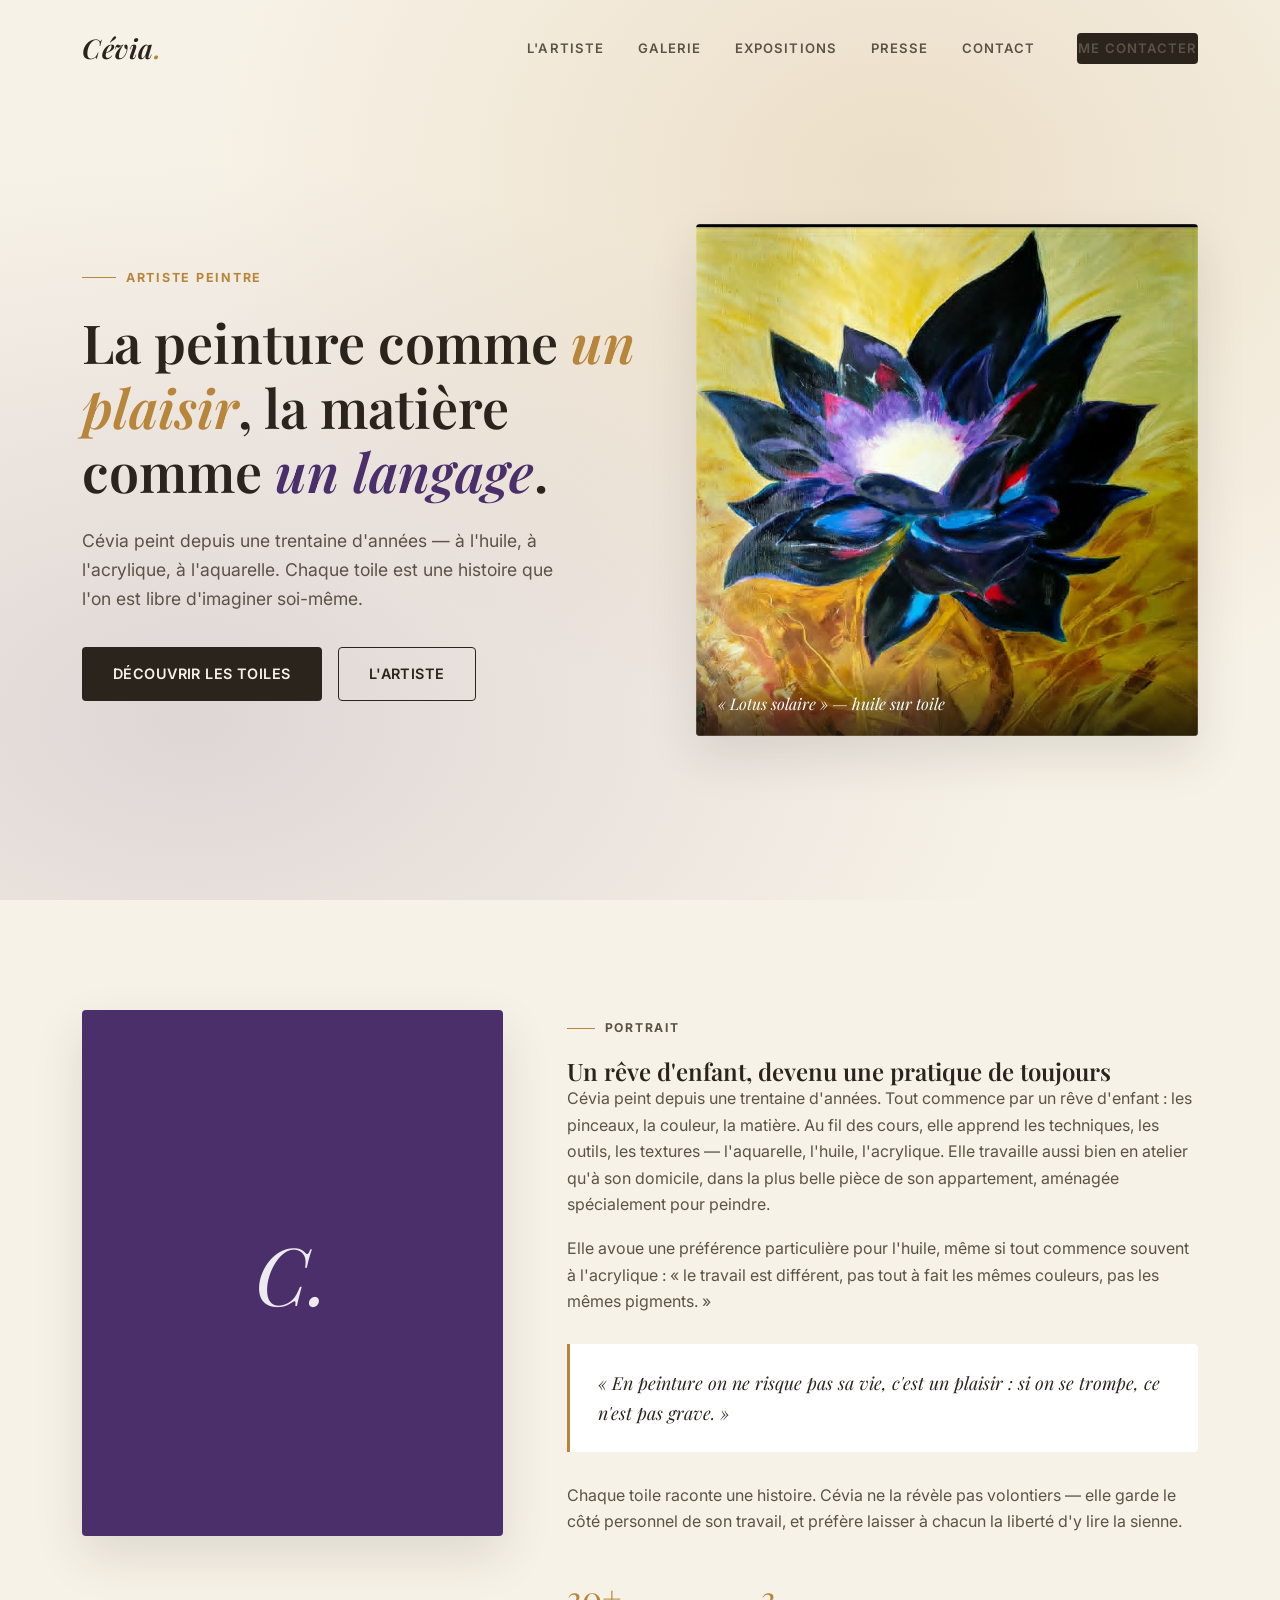
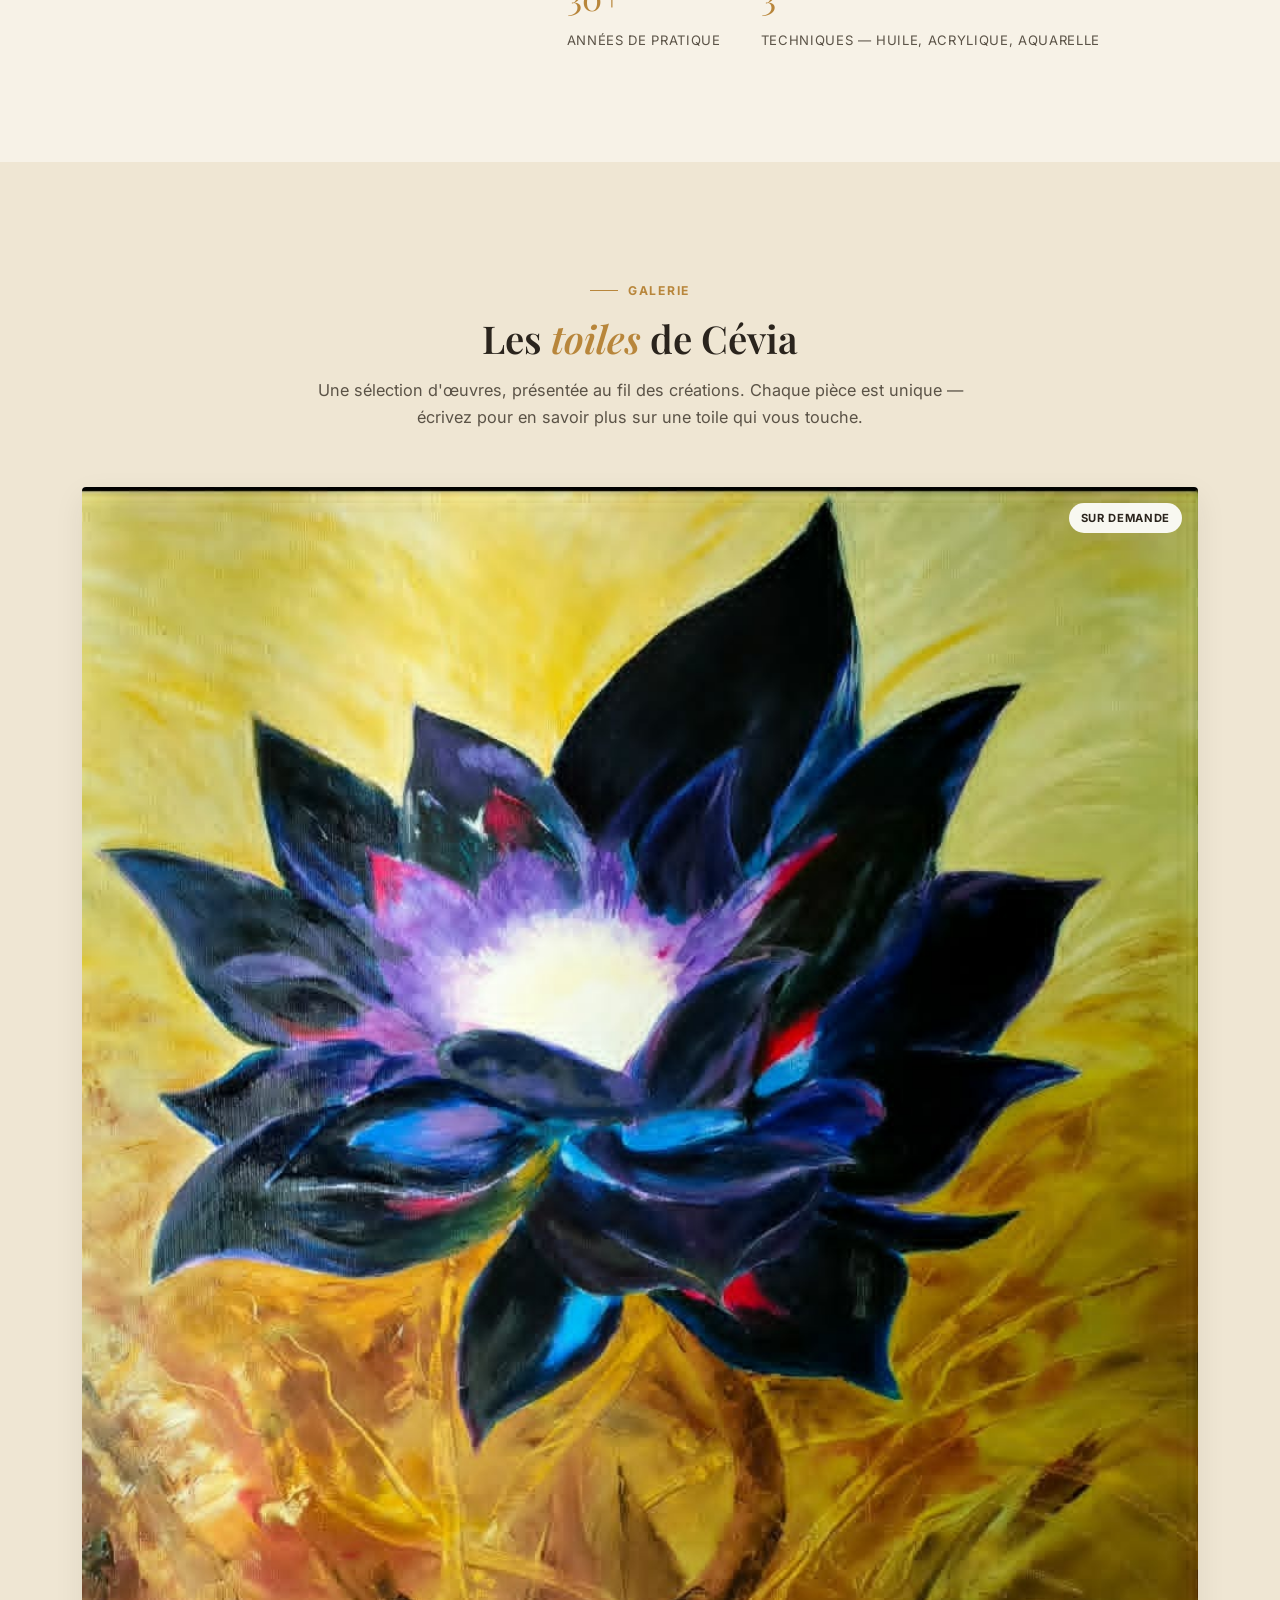
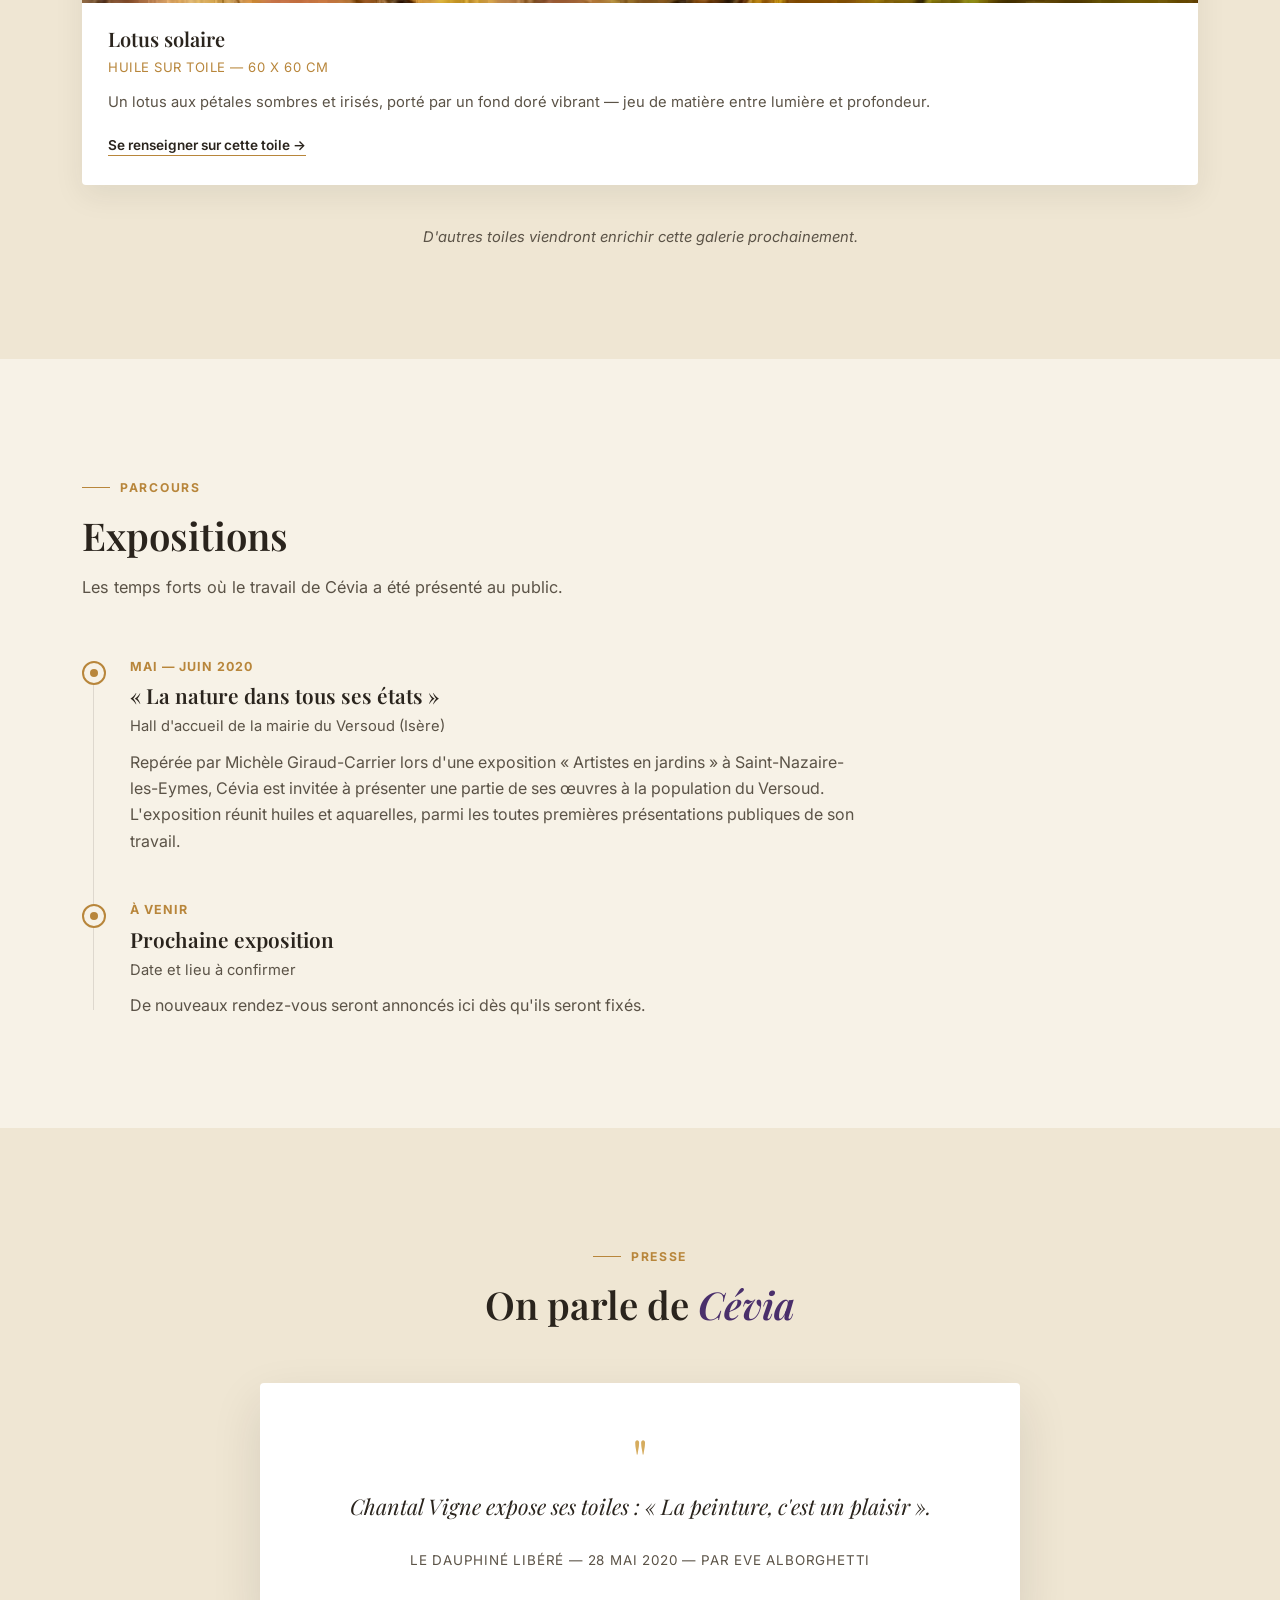
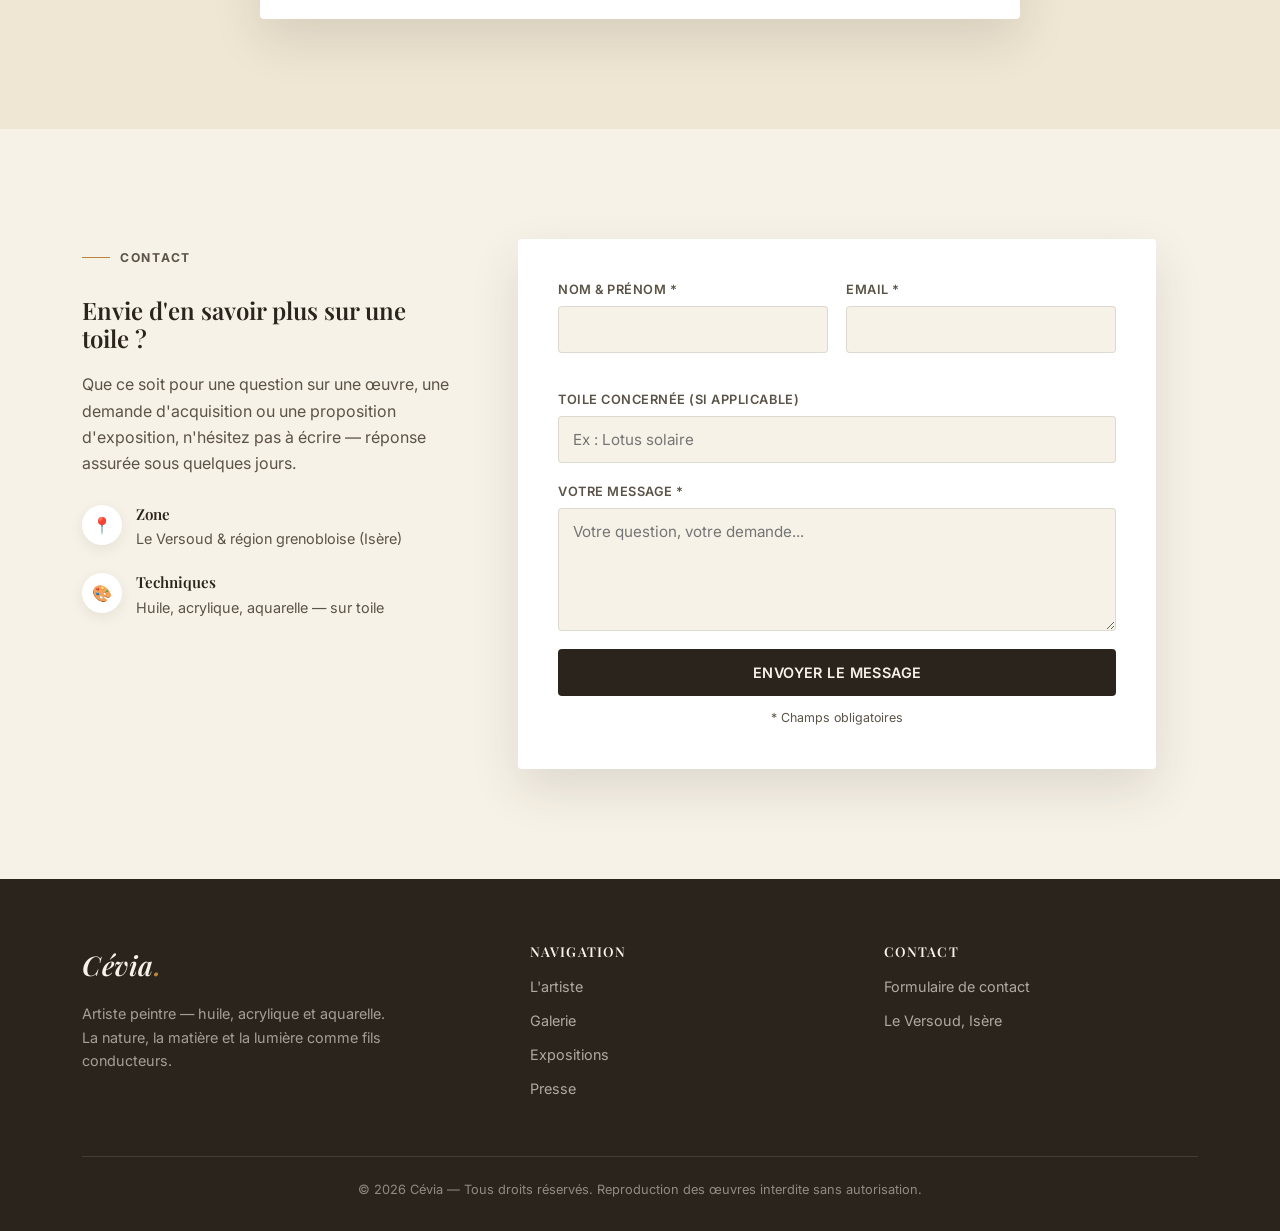
==== index.html @ 8a6cc010 "Premier jet du site Cevia : hero, bio, galerie, expositions, presse, contact" ====
<!DOCTYPE html>
<html lang="fr">
<head>
<meta charset="UTF-8">
<meta name="viewport" content="width=device-width, initial-scale=1.0">
<title>Cévia — Peintre | Toiles, expositions & univers artistique</title>
<meta name="description" content="Cévia, artiste peintre — huile, acrylique et aquarelle. Découvrez ses toiles, ses expositions et son univers, entre matière, lumière et émotion.">
<link rel="canonical" href="https://cevia.netlify.app/">
<meta name="robots" content="index, follow">

<meta property="og:type" content="website">
<meta property="og:site_name" content="Cévia">
<meta property="og:title" content="Cévia — Peintre | Toiles, expositions & univers artistique">
<meta property="og:description" content="Découvrez les toiles, les expositions et l'univers de Cévia, artiste peintre — huile, acrylique et aquarelle.">
<meta property="og:url" content="https://cevia.netlify.app/">
<meta property="og:image" content="https://cevia.netlify.app/img/toile-lotus.jpg">
<meta property="og:locale" content="fr_FR">
<meta name="twitter:card" content="summary_large_image">
<meta name="twitter:title" content="Cévia — Peintre | Toiles, expositions & univers artistique">
<meta name="twitter:image" content="https://cevia.netlify.app/img/toile-lotus.jpg">

<link rel="preconnect" href="https://fonts.googleapis.com">
<link rel="preconnect" href="https://fonts.gstatic.com" crossorigin>
<link href="https://fonts.googleapis.com/css2?family=Playfair+Display:ital,wght@0,500;0,600;0,700;1,500;1,600&family=Inter:wght@400;500;600;700&display=swap" rel="stylesheet">
<link rel="stylesheet" href="css/style.css">
</head>
<body>

<!-- ============ HEADER ============ -->
<header class="site-header" id="siteHeader">
  <div class="container header-inner">
    <a href="#top" class="brand">Cévia<span>.</span></a>
    <nav class="main-nav" id="mainNav">
      <a href="#artiste">L'artiste</a>
      <a href="#galerie">Galerie</a>
      <a href="#expositions">Expositions</a>
      <a href="#presse">Presse</a>
      <a href="#contact">Contact</a>
      <a href="#contact" class="btn btn-primary nav-cta">Me contacter</a>
    </nav>
    <button class="burger" id="burgerBtn" aria-label="Menu">
      <span></span><span></span><span></span>
    </button>
  </div>
</header>

<!-- ============ HERO ============ -->
<section class="hero" id="top">
  <div class="hero-bg"></div>
  <div class="container hero-inner">
    <div class="hero-text">
      <p class="hero-eyebrow"><span class="line"></span>Artiste peintre</p>
      <h1>La peinture comme <span class="accent-gold">un plaisir</span>, la matière comme <span class="accent-plum">un langage</span>.</h1>
      <p class="lead">Cévia peint depuis une trentaine d'années — à l'huile, à l'acrylique, à l'aquarelle. Chaque toile est une histoire que l'on est libre d'imaginer soi-même.</p>
      <div class="hero-actions">
        <a href="#galerie" class="btn btn-primary">Découvrir les toiles</a>
        <a href="#artiste" class="btn btn-outline">L'artiste</a>
      </div>
    </div>
    <div class="hero-media">
      <img src="img/toile-lotus.jpg" alt="Toile de Cévia — lotus aux tons pourpres sur fond doré">
      <div class="hero-media-caption">« Lotus solaire » — huile sur toile</div>
    </div>
  </div>
</section>

<!-- ============ L'ARTISTE ============ -->
<section class="section" id="artiste">
  <div class="container">
    <div class="artiste-wrap">
      <div class="artiste-portrait reveal">
        <span class="initials">C.</span>
      </div>
      <div class="artiste-text reveal">
        <p class="kicker"><span class="line"></span>Portrait</p>
        <h2>Un rêve d'enfant, devenu une pratique de toujours</h2>
        <p>Cévia peint depuis une trentaine d'années. Tout commence par un rêve d'enfant : les pinceaux, la couleur, la matière. Au fil des cours, elle apprend les techniques, les outils, les textures — l'aquarelle, l'huile, l'acrylique. Elle travaille aussi bien en atelier qu'à son domicile, dans la plus belle pièce de son appartement, aménagée spécialement pour peindre.</p>
        <p>Elle avoue une préférence particulière pour l'huile, même si tout commence souvent à l'acrylique : « le travail est différent, pas tout à fait les mêmes couleurs, pas les mêmes pigments. »</p>
        <div class="artiste-quote">
          « En peinture on ne risque pas sa vie, c'est un plaisir : si on se trompe, ce n'est pas grave. »
        </div>
        <p>Chaque toile raconte une histoire. Cévia ne la révèle pas volontiers — elle garde le côté personnel de son travail, et préfère laisser à chacun la liberté d'y lire la sienne.</p>
        <div class="artiste-facts">
          <div>
            <span class="afact-num">30+</span>
            <span class="afact-label">Années de pratique</span>
          </div>
          <div>
            <span class="afact-num">3</span>
            <span class="afact-label">Techniques — huile, acrylique, aquarelle</span>
          </div>
        </div>
      </div>
    </div>
  </div>
</section>

<!-- ============ GALERIE ============ -->
<section class="section section-alt" id="galerie">
  <div class="container">
    <div class="section-head center reveal">
      <p class="kicker"><span class="line"></span>Galerie</p>
      <h2>Les <span class="accent-gold">toiles</span> de Cévia</h2>
      <p class="section-lead">Une sélection d'œuvres, présentée au fil des créations. Chaque pièce est unique — écrivez pour en savoir plus sur une toile qui vous touche.</p>
    </div>
    <div class="gallery-grid reveal" id="galleryGrid"></div>
    <p class="gallery-note">D'autres toiles viendront enrichir cette galerie prochainement.</p>
  </div>
</section>

<!-- ============ EXPOSITIONS ============ -->
<section class="section" id="expositions">
  <div class="container">
    <div class="section-head reveal">
      <p class="kicker"><span class="line"></span>Parcours</p>
      <h2>Expositions</h2>
      <p class="section-lead">Les temps forts où le travail de Cévia a été présenté au public.</p>
    </div>
    <div class="timeline reveal">
      <div class="timeline-item">
        <span class="timeline-dot"></span>
        <span class="timeline-date">Mai — Juin 2020</span>
        <h3>« La nature dans tous ses états »</h3>
        <p class="timeline-place">Hall d'accueil de la mairie du Versoud (Isère)</p>
        <p class="desc">Repérée par Michèle Giraud-Carrier lors d'une exposition « Artistes en jardins » à Saint-Nazaire-les-Eymes, Cévia est invitée à présenter une partie de ses œuvres à la population du Versoud. L'exposition réunit huiles et aquarelles, parmi les toutes premières présentations publiques de son travail.</p>
      </div>
      <div class="timeline-item">
        <span class="timeline-dot"></span>
        <span class="timeline-date">À venir</span>
        <h3>Prochaine exposition</h3>
        <p class="timeline-place">Date et lieu à confirmer</p>
        <p class="desc">De nouveaux rendez-vous seront annoncés ici dès qu'ils seront fixés.</p>
      </div>
    </div>
  </div>
</section>

<!-- ============ PRESSE ============ -->
<section class="section section-alt" id="presse">
  <div class="container">
    <div class="section-head center reveal">
      <p class="kicker"><span class="line"></span>Presse</p>
      <h2>On parle de <span class="accent-plum">Cévia</span></h2>
    </div>
    <div class="press-card reveal">
      <div class="press-mark">"</div>
      <p class="press-quote">Chantal Vigne expose ses toiles : « La peinture, c'est un plaisir ».</p>
      <p class="press-source">Le Dauphiné Libéré — 28 mai 2020 — par Eve Alborghetti</p>
    </div>
  </div>
</section>

<!-- ============ CONTACT ============ -->
<section class="section" id="contact">
  <div class="container">
    <div class="contact-wrap">
      <div class="contact-info reveal">
        <p class="kicker"><span class="line"></span>Contact</p>
        <h2>Envie d'en savoir plus sur une toile ?</h2>
        <p>Que ce soit pour une question sur une œuvre, une demande d'acquisition ou une proposition d'exposition, n'hésitez pas à écrire — réponse assurée sous quelques jours.</p>
        <div class="contact-detail">
          <div class="cd-icon">📍</div>
          <div>
            <h4>Zone</h4>
            <span>Le Versoud &amp; région grenobloise (Isère)</span>
          </div>
        </div>
        <div class="contact-detail">
          <div class="cd-icon">🎨</div>
          <div>
            <h4>Techniques</h4>
            <span>Huile, acrylique, aquarelle — sur toile</span>
          </div>
        </div>
      </div>

      <form name="contact" method="POST" data-netlify="true" netlify-honeypot="bot-field" action="/success.html" class="contact-form reveal" id="contactForm">
        <input type="hidden" name="form-name" value="contact">
        <p class="hidden-field"><label>Ne pas remplir : <input name="bot-field"></label></p>

        <div class="form-row">
          <div class="form-group">
            <label for="name">Nom &amp; prénom *</label>
            <input type="text" id="name" name="name" required>
          </div>
          <div class="form-group">
            <label for="email">Email *</label>
            <input type="email" id="email" name="email" required>
          </div>
        </div>

        <div class="form-group">
          <label for="artwork">Toile concernée (si applicable)</label>
          <input type="text" id="artwork" name="artwork" placeholder="Ex : Lotus solaire">
        </div>

        <div class="form-group">
          <label for="message">Votre message *</label>
          <textarea id="message" name="message" rows="5" required placeholder="Votre question, votre demande..."></textarea>
        </div>

        <button type="submit" class="btn btn-primary btn-block">Envoyer le message</button>
        <p class="form-disclaimer">* Champs obligatoires</p>
      </form>
    </div>
  </div>
</section>

<!-- ============ FOOTER ============ -->
<footer class="site-footer">
  <div class="container">
    <div class="footer-inner">
      <div class="footer-brand">
        <a href="#top" class="brand">Cévia<span>.</span></a>
        <p>Artiste peintre — huile, acrylique et aquarelle. La nature, la matière et la lumière comme fils conducteurs.</p>
      </div>
      <div class="footer-col">
        <h4>Navigation</h4>
        <a href="#artiste">L'artiste</a>
        <a href="#galerie">Galerie</a>
        <a href="#expositions">Expositions</a>
        <a href="#presse">Presse</a>
      </div>
      <div class="footer-col">
        <h4>Contact</h4>
        <a href="#contact">Formulaire de contact</a>
        <span>Le Versoud, Isère</span>
      </div>
    </div>
    <div class="footer-bottom">
      <p>© <span id="year"></span> Cévia — Tous droits réservés. Reproduction des œuvres interdite sans autorisation.</p>
    </div>
  </div>
</footer>

<script src="js/gallery-data.js"></script>
<script src="js/main.js"></script>
</body>
</html>
---- css/style.css ----
/* ============================================================
   CÉVIA — Feuille de style
   ============================================================ */

:root {
  --cream: #f7f2e7;
  --cream-alt: #efe6d3;
  --ink: #2a241d;
  --ink-soft: #5b5347;
  --gold: #b8863b;
  --gold-light: #d6ac5e;
  --plum: #4a2f6b;
  --plum-light: #7a52ad;
  --white: #ffffff;
  --border: rgba(42, 36, 29, 0.12);
  --shadow: 0 20px 50px rgba(42, 36, 29, 0.12);
  --radius: 4px;
  --font-serif: "Playfair Display", "Georgia", serif;
  --font-sans: "Inter", -apple-system, sans-serif;
}

* { box-sizing: border-box; margin: 0; padding: 0; }

html { scroll-behavior: smooth; }

body {
  font-family: var(--font-sans);
  background: var(--cream);
  color: var(--ink);
  line-height: 1.65;
  -webkit-font-smoothing: antialiased;
}

img { max-width: 100%; display: block; }
a { text-decoration: none; color: inherit; }
ul { list-style: none; }

.container { max-width: 1180px; margin: 0 auto; padding: 0 32px; }

h1, h2, h3, h4 {
  font-family: var(--font-serif);
  font-weight: 600;
  line-height: 1.2;
  color: var(--ink);
}

.accent-gold { color: var(--gold); font-style: italic; }
.accent-plum { color: var(--plum); font-style: italic; }

/* ---------- Boutons ---------- */
.btn {
  display: inline-flex; align-items: center; gap: 8px;
  padding: 14px 30px; border-radius: var(--radius);
  font-family: var(--font-sans); font-weight: 600; font-size: .9rem;
  letter-spacing: .03em; text-transform: uppercase;
  border: 1px solid transparent; cursor: pointer;
  transition: all .25s ease;
}
.btn-primary { background: var(--ink); color: var(--cream); }
.btn-primary:hover { background: var(--gold); color: var(--ink); }
.btn-outline { border-color: var(--ink); color: var(--ink); }
.btn-outline:hover { background: var(--ink); color: var(--cream); }
.btn-block { width: 100%; justify-content: center; }

/* ---------- Header ---------- */
.site-header {
  position: fixed; top: 0; left: 0; right: 0; z-index: 200;
  background: transparent;
  transition: background .3s ease, box-shadow .3s ease, padding .3s ease;
  padding: 26px 0;
}
.site-header.scrolled {
  background: rgba(247, 242, 231, 0.94);
  backdrop-filter: blur(8px);
  box-shadow: 0 2px 20px rgba(42,36,29,0.08);
  padding: 14px 0;
}
.header-inner { display: flex; align-items: center; justify-content: space-between; }
.brand {
  font-family: var(--font-serif); font-style: italic; font-weight: 600;
  font-size: 1.7rem; letter-spacing: .02em; color: var(--ink);
}
.brand span { color: var(--gold); }

.main-nav { display: flex; align-items: center; gap: 34px; }
.main-nav a {
  font-size: .82rem; font-weight: 600; text-transform: uppercase;
  letter-spacing: .08em; color: var(--ink-soft);
  position: relative; padding: 4px 0;
  transition: color .2s ease;
}
.main-nav a:hover { color: var(--gold); }
.main-nav a::after {
  content: ""; position: absolute; left: 0; bottom: -2px;
  width: 0; height: 1px; background: var(--gold);
  transition: width .25s ease;
}
.main-nav a:hover::after { width: 100%; }

.nav-cta { margin-left: 8px; padding: 11px 24px; font-size: .78rem; }

.burger {
  display: none; flex-direction: column; justify-content: center; gap: 5px;
  width: 34px; height: 34px; background: none; border: none; cursor: pointer;
}
.burger span { display: block; width: 100%; height: 2px; background: var(--ink); transition: all .25s ease; }
.burger.active span:nth-child(1) { transform: translateY(7px) rotate(45deg); }
.burger.active span:nth-child(2) { opacity: 0; }
.burger.active span:nth-child(3) { transform: translateY(-7px) rotate(-45deg); }

/* ---------- Hero ---------- */
.hero {
  position: relative; min-height: 100vh;
  display: flex; align-items: center;
  padding: 140px 0 80px;
  overflow: hidden;
}
.hero-bg {
  position: absolute; inset: 0;
  background:
    radial-gradient(ellipse at 70% 20%, rgba(184,134,59,0.18), transparent 55%),
    radial-gradient(ellipse at 15% 80%, rgba(74,47,107,0.14), transparent 55%),
    var(--cream);
  z-index: 0;
}
.hero-inner {
  position: relative; z-index: 1;
  display: grid; grid-template-columns: 1.05fr .95fr; gap: 60px;
  align-items: center;
}
.hero-eyebrow {
  display: inline-flex; align-items: center; gap: 10px;
  font-size: .78rem; text-transform: uppercase; letter-spacing: .14em;
  color: var(--gold); font-weight: 700; margin-bottom: 22px;
}
.hero-eyebrow .line { width: 34px; height: 1px; background: var(--gold); }
.hero-text h1 {
  font-size: clamp(2.4rem, 4.2vw, 3.6rem);
  margin-bottom: 22px;
}
.hero-text p.lead {
  font-size: 1.1rem; color: var(--ink-soft); max-width: 480px; margin-bottom: 34px;
}
.hero-actions { display: flex; gap: 16px; flex-wrap: wrap; }

.hero-media {
  position: relative; border-radius: var(--radius); overflow: hidden;
  box-shadow: var(--shadow);
}
.hero-media img { width: 100%; height: 100%; object-fit: cover; aspect-ratio: 1/1.02; }
.hero-media::after {
  content: ""; position: absolute; inset: 0;
  border: 1px solid rgba(255,255,255,0.15);
}
.hero-media-caption {
  position: absolute; left: 0; right: 0; bottom: 0;
  background: linear-gradient(0deg, rgba(20,15,10,0.72), transparent);
  color: #fff; padding: 26px 22px 18px;
  font-family: var(--font-serif); font-style: italic; font-size: 1rem;
}

/* ---------- Section commune ---------- */
.section { padding: 110px 0; }
.section-alt { background: var(--cream-alt); }
.section-head { max-width: 660px; margin-bottom: 56px; }
.section-head.center { margin-left: auto; margin-right: auto; text-align: center; }
.kicker {
  display: inline-flex; align-items: center; gap: 10px;
  font-size: .76rem; text-transform: uppercase; letter-spacing: .14em;
  color: var(--gold); font-weight: 700; margin-bottom: 14px;
}
.kicker .line { width: 28px; height: 1px; background: var(--gold); }
.section-head h2 { font-size: clamp(1.9rem, 3vw, 2.6rem); margin-bottom: 16px; }
.section-lead { color: var(--ink-soft); font-size: 1.02rem; }

/* ---------- Reveal ---------- */
.reveal { opacity: 0; transform: translateY(24px); transition: opacity .7s ease, transform .7s ease; }
.reveal.in-view { opacity: 1; transform: none; }

/* ---------- Artiste (bio) ---------- */
.artiste-wrap {
  display: grid; grid-template-columns: .8fr 1.2fr; gap: 64px; align-items: start;
}
.artiste-portrait {
  position: relative; border-radius: var(--radius); overflow: hidden;
  background: var(--plum); aspect-ratio: 4/5;
  display: flex; align-items: center; justify-content: center;
  box-shadow: var(--shadow);
}
.artiste-portrait .initials {
  font-family: var(--font-serif); font-style: italic; color: rgba(255,255,255,0.9);
  font-size: 5rem;
}
.artiste-text p { margin-bottom: 18px; color: var(--ink-soft); }
.artiste-quote {
  margin: 30px 0; padding: 24px 28px; border-left: 3px solid var(--gold);
  background: var(--white); border-radius: 0 var(--radius) var(--radius) 0;
  font-family: var(--font-serif); font-style: italic; font-size: 1.12rem; color: var(--ink);
}
.artiste-facts { display: flex; gap: 40px; margin-top: 36px; flex-wrap: wrap; }
.afact-num { font-family: var(--font-serif); font-size: 2.1rem; color: var(--gold); display: block; }
.afact-label { font-size: .82rem; color: var(--ink-soft); text-transform: uppercase; letter-spacing: .05em; }

/* ---------- Galerie ---------- */
.gallery-grid {
  display: grid; grid-template-columns: repeat(auto-fit, minmax(300px, 1fr));
  gap: 34px;
}
.artwork-card {
  background: var(--white); border-radius: var(--radius); overflow: hidden;
  box-shadow: 0 10px 30px rgba(42,36,29,0.08);
  transition: transform .3s ease, box-shadow .3s ease;
}
.artwork-card:hover { transform: translateY(-6px); box-shadow: var(--shadow); }
.artwork-media { position: relative; aspect-ratio: 1/1; overflow: hidden; }
.artwork-media img { width: 100%; height: 100%; object-fit: cover; transition: transform .5s ease; }
.artwork-card:hover .artwork-media img { transform: scale(1.05); }
.artwork-status {
  position: absolute; top: 16px; right: 16px;
  font-size: .7rem; text-transform: uppercase; letter-spacing: .06em; font-weight: 700;
  padding: 6px 12px; border-radius: 20px; background: rgba(255,255,255,0.92); color: var(--ink);
}
.status-vendue { background: rgba(74,47,107,0.92); color: #fff; }
.status-disponible { background: rgba(184,134,59,0.92); color: #fff; }
.artwork-info { padding: 24px 26px 28px; }
.artwork-info h3 { font-size: 1.25rem; margin-bottom: 6px; }
.artwork-meta { font-size: .82rem; color: var(--gold); text-transform: uppercase; letter-spacing: .04em; margin-bottom: 12px; }
.artwork-desc { color: var(--ink-soft); font-size: .92rem; margin-bottom: 16px; }
.artwork-link { font-size: .85rem; font-weight: 600; color: var(--ink); border-bottom: 1px solid var(--gold); padding-bottom: 2px; }
.artwork-link:hover { color: var(--gold); }

.gallery-note {
  margin-top: 40px; text-align: center; color: var(--ink-soft); font-size: .92rem;
  font-style: italic;
}

/* ---------- Expositions (timeline) ---------- */
.timeline { position: relative; max-width: 780px; }
.timeline::before {
  content: ""; position: absolute; left: 11px; top: 8px; bottom: 8px;
  width: 1px; background: var(--border);
}
.timeline-item { position: relative; padding-left: 48px; margin-bottom: 46px; }
.timeline-item:last-child { margin-bottom: 0; }
.timeline-dot {
  position: absolute; left: 0; top: 4px; width: 24px; height: 24px;
  border-radius: 50%; background: var(--cream); border: 2px solid var(--gold);
  display: flex; align-items: center; justify-content: center;
}
.timeline-dot::after { content: ""; width: 8px; height: 8px; border-radius: 50%; background: var(--gold); }
.timeline-date {
  font-size: .78rem; text-transform: uppercase; letter-spacing: .08em;
  color: var(--gold); font-weight: 700; margin-bottom: 6px; display: block;
}
.timeline-item h3 { font-size: 1.3rem; margin-bottom: 6px; }
.timeline-place { color: var(--ink-soft); font-size: .92rem; margin-bottom: 10px; }
.timeline-item p.desc { color: var(--ink-soft); }

/* ---------- Presse ---------- */
.press-card {
  max-width: 760px; margin: 0 auto; background: var(--white);
  border-radius: var(--radius); box-shadow: var(--shadow);
  padding: 48px 52px; text-align: center; position: relative;
}
.press-mark { font-family: var(--font-serif); font-size: 3.4rem; color: var(--gold-light); line-height: 1; margin-bottom: 4px; }
.press-quote { font-family: var(--font-serif); font-style: italic; font-size: 1.35rem; color: var(--ink); margin-bottom: 24px; }
.press-source { font-size: .84rem; color: var(--ink-soft); text-transform: uppercase; letter-spacing: .06em; }
.press-source strong { color: var(--ink); }

/* ---------- Contact ---------- */
.contact-wrap {
  display: grid; grid-template-columns: .9fr 1.1fr; gap: 60px;
}
.contact-info h2 { margin-bottom: 18px; }
.contact-info p { color: var(--ink-soft); margin-bottom: 28px; }
.contact-detail { display: flex; align-items: flex-start; gap: 14px; margin-bottom: 22px; }
.contact-detail .cd-icon {
  width: 40px; height: 40px; border-radius: 50%; background: var(--white);
  display: flex; align-items: center; justify-content: center; flex-shrink: 0;
  box-shadow: 0 4px 14px rgba(42,36,29,0.08);
}
.contact-detail h4 { font-size: .95rem; margin-bottom: 2px; }
.contact-detail span { color: var(--ink-soft); font-size: .9rem; }

.contact-form {
  background: var(--white); padding: 40px; border-radius: var(--radius);
  box-shadow: var(--shadow);
}
.form-row { display: grid; grid-template-columns: 1fr 1fr; gap: 18px; margin-bottom: 18px; }
.form-group { display: flex; flex-direction: column; gap: 6px; margin-bottom: 18px; }
.form-group label { font-size: .8rem; font-weight: 600; text-transform: uppercase; letter-spacing: .04em; color: var(--ink-soft); }
.form-group input, .form-group select, .form-group textarea {
  padding: 13px 14px; border: 1px solid var(--border); border-radius: var(--radius);
  font-family: var(--font-sans); font-size: .95rem; background: var(--cream);
  color: var(--ink);
}
.form-group input:focus, .form-group select:focus, .form-group textarea:focus {
  outline: none; border-color: var(--gold);
}
.hidden-field { position: absolute; left: -9999px; }
.form-disclaimer { font-size: .78rem; color: var(--ink-soft); margin-top: 12px; text-align: center; }

/* ---------- Footer ---------- */
.site-footer { background: var(--ink); color: rgba(247,242,231,0.75); padding: 64px 0 30px; }
.footer-inner { display: grid; grid-template-columns: 1.3fr 1fr 1fr; gap: 40px; margin-bottom: 46px; }
.footer-brand .brand { color: var(--cream); }
.footer-brand p { margin-top: 14px; font-size: .9rem; color: rgba(247,242,231,0.6); max-width: 320px; }
.footer-col h4 { color: var(--cream); font-size: .85rem; text-transform: uppercase; letter-spacing: .08em; margin-bottom: 16px; }
.footer-col a, .footer-col span { display: block; font-size: .9rem; color: rgba(247,242,231,0.65); margin-bottom: 10px; }
.footer-col a:hover { color: var(--gold-light); }
.footer-bottom {
  border-top: 1px solid rgba(247,242,231,0.12); padding-top: 22px;
  text-align: center; font-size: .8rem; color: rgba(247,242,231,0.5);
}

/* ---------- Responsive ---------- */
@media (max-width: 980px) {
  .main-nav {
    position: fixed; top: 0; right: -100%; height: 100vh; width: 78%;
    max-width: 340px; background: var(--cream); flex-direction: column;
    align-items: flex-start; justify-content: center; gap: 28px;
    padding: 40px; transition: right .35s ease; box-shadow: -10px 0 40px rgba(0,0,0,0.15);
    z-index: 300;
  }
  .main-nav.open { right: 0; }
  .burger { display: flex; z-index: 301; }
  .nav-cta { display: none; }

  .hero-inner { grid-template-columns: 1fr; }
  .hero-media { order: -1; max-width: 420px; margin: 0 auto; }
  .hero-text p.lead { max-width: none; }

  .artiste-wrap { grid-template-columns: 1fr; }
  .artiste-portrait { max-width: 320px; margin: 0 auto; }

  .contact-wrap { grid-template-columns: 1fr; }
  .press-card { padding: 36px 26px; }
}

@media (max-width: 620px) {
  .container { padding: 0 20px; }
  .section { padding: 76px 0; }
  .hero { padding: 120px 0 60px; }
  .form-row { grid-template-columns: 1fr; }
  .footer-inner { grid-template-columns: 1fr; gap: 30px; }
  .artiste-facts { gap: 26px; }
}
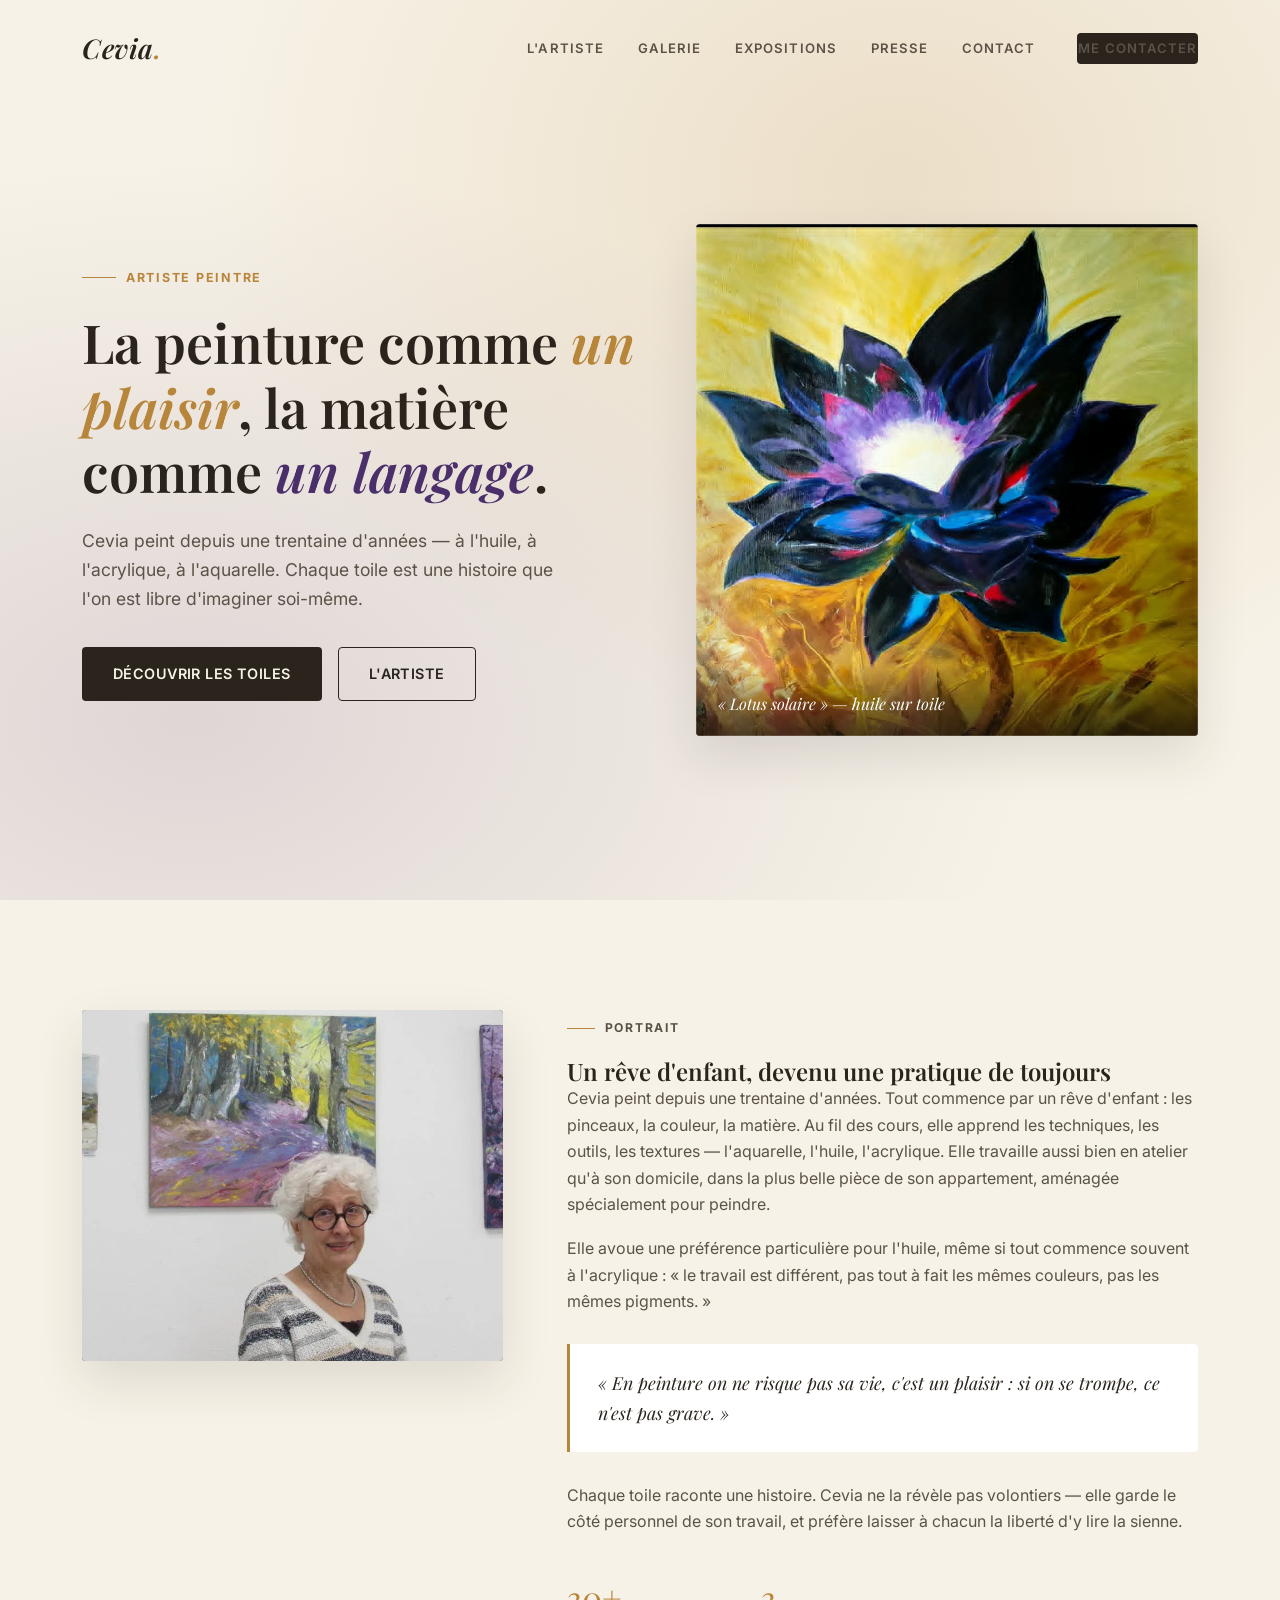
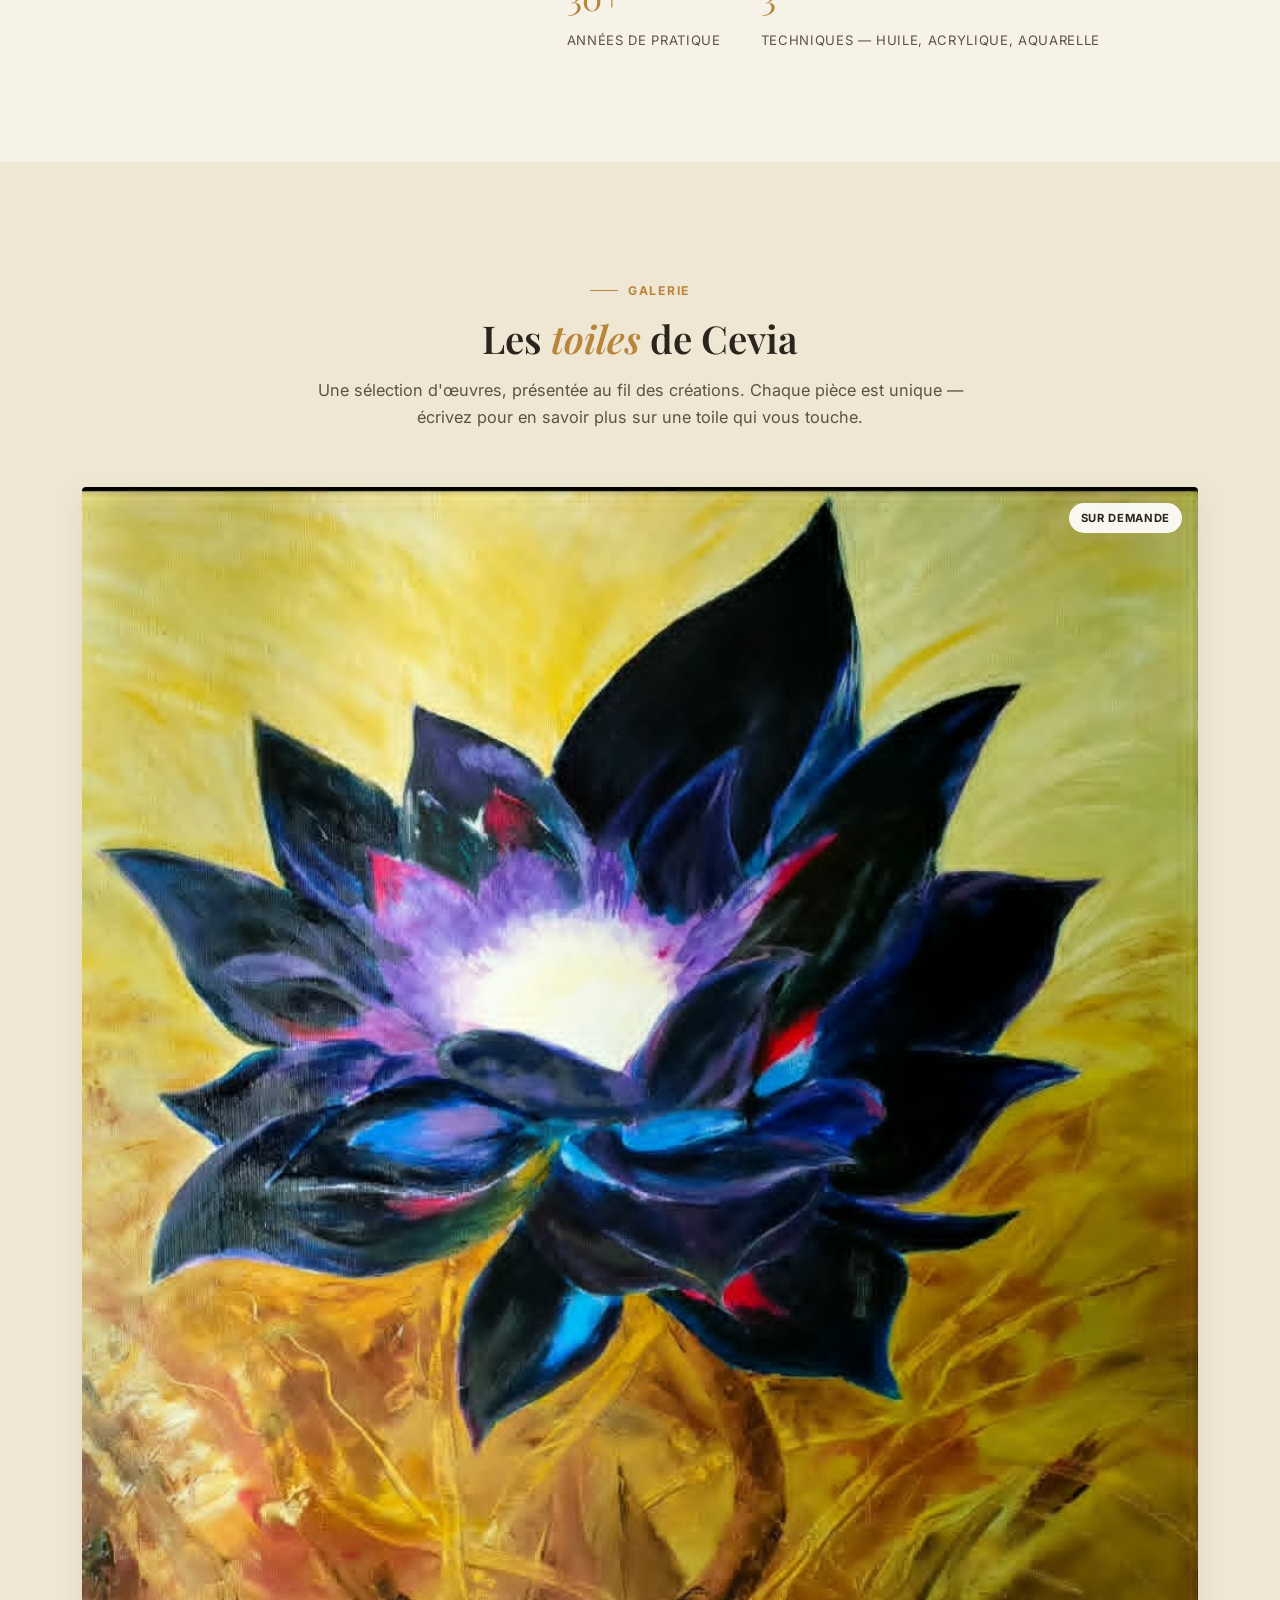
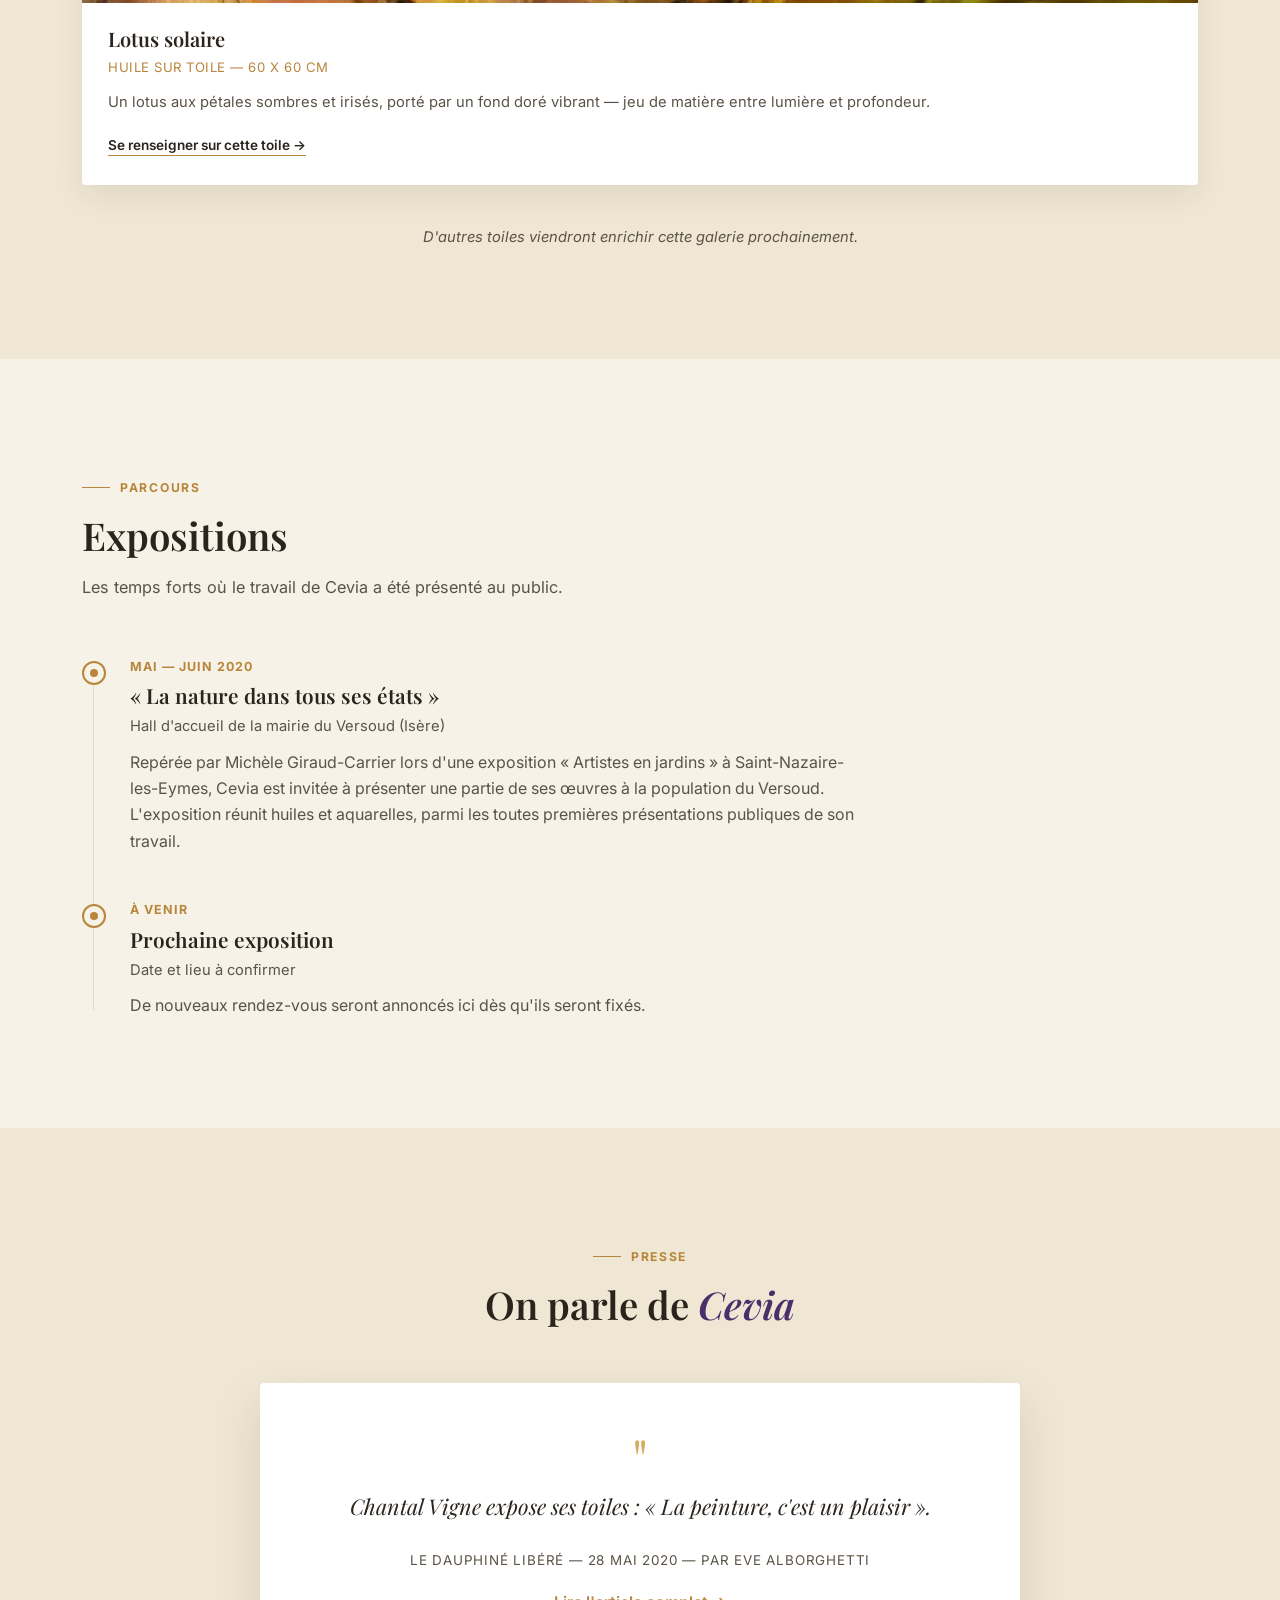
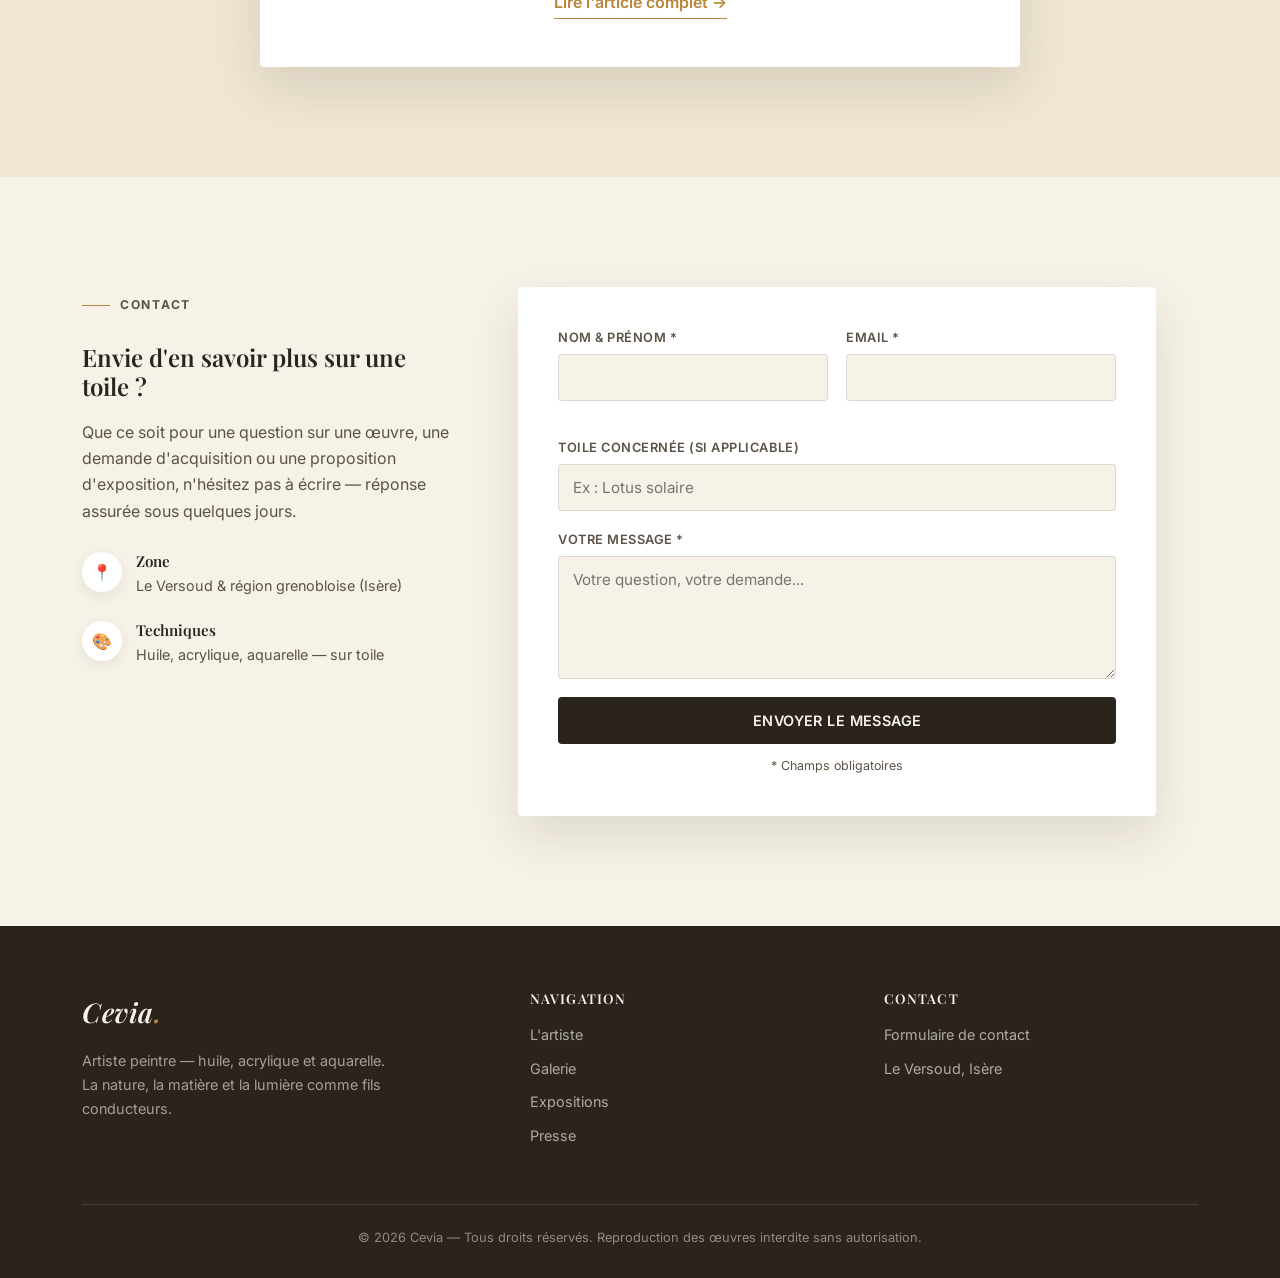
==== commit 6ae3094d: "Renomme Cévia en Cevia, ajoute la photo de portrait et le lien vers l'article du Dauphiné, corrige l" ====
--- a/index.html
+++ b/index.html
@@ -3,21 +3,21 @@
 <head>
 <meta charset="UTF-8">
 <meta name="viewport" content="width=device-width, initial-scale=1.0">
-<title>Cévia — Peintre | Toiles, expositions & univers artistique</title>
-<meta name="description" content="Cévia, artiste peintre — huile, acrylique et aquarelle. Découvrez ses toiles, ses expositions et son univers, entre matière, lumière et émotion.">
-<link rel="canonical" href="https://cevia.netlify.app/">
+<title>Cevia — Peintre | Toiles, expositions & univers artistique</title>
+<meta name="description" content="Cevia, artiste peintre — huile, acrylique et aquarelle. Découvrez ses toiles, ses expositions et son univers, entre matière, lumière et émotion.">
+<link rel="canonical" href="https://cevia-art.netlify.app/">
 <meta name="robots" content="index, follow">
 
 <meta property="og:type" content="website">
-<meta property="og:site_name" content="Cévia">
-<meta property="og:title" content="Cévia — Peintre | Toiles, expositions & univers artistique">
-<meta property="og:description" content="Découvrez les toiles, les expositions et l'univers de Cévia, artiste peintre — huile, acrylique et aquarelle.">
-<meta property="og:url" content="https://cevia.netlify.app/">
-<meta property="og:image" content="https://cevia.netlify.app/img/toile-lotus.jpg">
+<meta property="og:site_name" content="Cevia">
+<meta property="og:title" content="Cevia — Peintre | Toiles, expositions & univers artistique">
+<meta property="og:description" content="Découvrez les toiles, les expositions et l'univers de Cevia, artiste peintre — huile, acrylique et aquarelle.">
+<meta property="og:url" content="https://cevia-art.netlify.app/">
+<meta property="og:image" content="https://cevia-art.netlify.app/img/toile-lotus.jpg">
 <meta property="og:locale" content="fr_FR">
 <meta name="twitter:card" content="summary_large_image">
-<meta name="twitter:title" content="Cévia — Peintre | Toiles, expositions & univers artistique">
-<meta name="twitter:image" content="https://cevia.netlify.app/img/toile-lotus.jpg">
+<meta name="twitter:title" content="Cevia — Peintre | Toiles, expositions & univers artistique">
+<meta name="twitter:image" content="https://cevia-art.netlify.app/img/toile-lotus.jpg">
 
 <link rel="preconnect" href="https://fonts.googleapis.com">
 <link rel="preconnect" href="https://fonts.gstatic.com" crossorigin>
@@ -29,7 +29,7 @@
 <!-- ============ HEADER ============ -->
 <header class="site-header" id="siteHeader">
   <div class="container header-inner">
-    <a href="#top" class="brand">Cévia<span>.</span></a>
+    <a href="#top" class="brand">Cevia<span>.</span></a>
     <nav class="main-nav" id="mainNav">
       <a href="#artiste">L'artiste</a>
       <a href="#galerie">Galerie</a>
@@ -51,14 +51,14 @@
     <div class="hero-text">
       <p class="hero-eyebrow"><span class="line"></span>Artiste peintre</p>
       <h1>La peinture comme <span class="accent-gold">un plaisir</span>, la matière comme <span class="accent-plum">un langage</span>.</h1>
-      <p class="lead">Cévia peint depuis une trentaine d'années — à l'huile, à l'acrylique, à l'aquarelle. Chaque toile est une histoire que l'on est libre d'imaginer soi-même.</p>
+      <p class="lead">Cevia peint depuis une trentaine d'années — à l'huile, à l'acrylique, à l'aquarelle. Chaque toile est une histoire que l'on est libre d'imaginer soi-même.</p>
       <div class="hero-actions">
         <a href="#galerie" class="btn btn-primary">Découvrir les toiles</a>
         <a href="#artiste" class="btn btn-outline">L'artiste</a>
       </div>
     </div>
     <div class="hero-media">
-      <img src="img/toile-lotus.jpg" alt="Toile de Cévia — lotus aux tons pourpres sur fond doré">
+      <img src="img/toile-lotus.jpg" alt="Toile de Cevia — lotus aux tons pourpres sur fond doré">
       <div class="hero-media-caption">« Lotus solaire » — huile sur toile</div>
     </div>
   </div>
@@ -69,17 +69,17 @@
   <div class="container">
     <div class="artiste-wrap">
       <div class="artiste-portrait reveal">
-        <span class="initials">C.</span>
+        <img src="img/cevia-portrait.jpg" alt="Cevia (Chantal Vigne) devant plusieurs de ses toiles lors d'une exposition">
       </div>
       <div class="artiste-text reveal">
         <p class="kicker"><span class="line"></span>Portrait</p>
         <h2>Un rêve d'enfant, devenu une pratique de toujours</h2>
-        <p>Cévia peint depuis une trentaine d'années. Tout commence par un rêve d'enfant : les pinceaux, la couleur, la matière. Au fil des cours, elle apprend les techniques, les outils, les textures — l'aquarelle, l'huile, l'acrylique. Elle travaille aussi bien en atelier qu'à son domicile, dans la plus belle pièce de son appartement, aménagée spécialement pour peindre.</p>
+        <p>Cevia peint depuis une trentaine d'années. Tout commence par un rêve d'enfant : les pinceaux, la couleur, la matière. Au fil des cours, elle apprend les techniques, les outils, les textures — l'aquarelle, l'huile, l'acrylique. Elle travaille aussi bien en atelier qu'à son domicile, dans la plus belle pièce de son appartement, aménagée spécialement pour peindre.</p>
         <p>Elle avoue une préférence particulière pour l'huile, même si tout commence souvent à l'acrylique : « le travail est différent, pas tout à fait les mêmes couleurs, pas les mêmes pigments. »</p>
         <div class="artiste-quote">
           « En peinture on ne risque pas sa vie, c'est un plaisir : si on se trompe, ce n'est pas grave. »
         </div>
-        <p>Chaque toile raconte une histoire. Cévia ne la révèle pas volontiers — elle garde le côté personnel de son travail, et préfère laisser à chacun la liberté d'y lire la sienne.</p>
+        <p>Chaque toile raconte une histoire. Cevia ne la révèle pas volontiers — elle garde le côté personnel de son travail, et préfère laisser à chacun la liberté d'y lire la sienne.</p>
         <div class="artiste-facts">
           <div>
             <span class="afact-num">30+</span>
@@ -100,7 +100,7 @@
   <div class="container">
     <div class="section-head center reveal">
       <p class="kicker"><span class="line"></span>Galerie</p>
-      <h2>Les <span class="accent-gold">toiles</span> de Cévia</h2>
+      <h2>Les <span class="accent-gold">toiles</span> de Cevia</h2>
       <p class="section-lead">Une sélection d'œuvres, présentée au fil des créations. Chaque pièce est unique — écrivez pour en savoir plus sur une toile qui vous touche.</p>
     </div>
     <div class="gallery-grid reveal" id="galleryGrid"></div>
@@ -114,7 +114,7 @@
     <div class="section-head reveal">
       <p class="kicker"><span class="line"></span>Parcours</p>
       <h2>Expositions</h2>
-      <p class="section-lead">Les temps forts où le travail de Cévia a été présenté au public.</p>
+      <p class="section-lead">Les temps forts où le travail de Cevia a été présenté au public.</p>
     </div>
     <div class="timeline reveal">
       <div class="timeline-item">
@@ -122,7 +122,7 @@
         <span class="timeline-date">Mai — Juin 2020</span>
         <h3>« La nature dans tous ses états »</h3>
         <p class="timeline-place">Hall d'accueil de la mairie du Versoud (Isère)</p>
-        <p class="desc">Repérée par Michèle Giraud-Carrier lors d'une exposition « Artistes en jardins » à Saint-Nazaire-les-Eymes, Cévia est invitée à présenter une partie de ses œuvres à la population du Versoud. L'exposition réunit huiles et aquarelles, parmi les toutes premières présentations publiques de son travail.</p>
+        <p class="desc">Repérée par Michèle Giraud-Carrier lors d'une exposition « Artistes en jardins » à Saint-Nazaire-les-Eymes, Cevia est invitée à présenter une partie de ses œuvres à la population du Versoud. L'exposition réunit huiles et aquarelles, parmi les toutes premières présentations publiques de son travail.</p>
       </div>
       <div class="timeline-item">
         <span class="timeline-dot"></span>
@@ -140,12 +140,13 @@
   <div class="container">
     <div class="section-head center reveal">
       <p class="kicker"><span class="line"></span>Presse</p>
-      <h2>On parle de <span class="accent-plum">Cévia</span></h2>
+      <h2>On parle de <span class="accent-plum">Cevia</span></h2>
     </div>
     <div class="press-card reveal">
       <div class="press-mark">"</div>
       <p class="press-quote">Chantal Vigne expose ses toiles : « La peinture, c'est un plaisir ».</p>
       <p class="press-source">Le Dauphiné Libéré — 28 mai 2020 — par Eve Alborghetti</p>
+      <a href="https://www.ledauphine.com/culture-loisirs/2026/05/27/chantal-vigne-expose-ses-toiles-la-peinture-c-est-un-plaisir" target="_blank" rel="noopener" class="press-link">Lire l'article complet →</a>
     </div>
   </div>
 </section>
@@ -211,7 +212,7 @@
   <div class="container">
     <div class="footer-inner">
       <div class="footer-brand">
-        <a href="#top" class="brand">Cévia<span>.</span></a>
+        <a href="#top" class="brand">Cevia<span>.</span></a>
         <p>Artiste peintre — huile, acrylique et aquarelle. La nature, la matière et la lumière comme fils conducteurs.</p>
       </div>
       <div class="footer-col">
@@ -228,7 +229,7 @@
       </div>
     </div>
     <div class="footer-bottom">
-      <p>© <span id="year"></span> Cévia — Tous droits réservés. Reproduction des œuvres interdite sans autorisation.</p>
+      <p>© <span id="year"></span> Cevia — Tous droits réservés. Reproduction des œuvres interdite sans autorisation.</p>
     </div>
   </div>
 </footer>
--- a/css/style.css
+++ b/css/style.css
@@ -183,9 +183,12 @@
 }
 .artiste-portrait {
   position: relative; border-radius: var(--radius); overflow: hidden;
-  background: var(--plum); aspect-ratio: 4/5;
+  background: var(--plum); aspect-ratio: 6/5;
   display: flex; align-items: center; justify-content: center;
   box-shadow: var(--shadow);
+}
+.artiste-portrait img {
+  width: 100%; height: 100%; object-fit: cover; object-position: center 30%;
 }
 .artiste-portrait .initials {
   font-family: var(--font-serif); font-style: italic; color: rgba(255,255,255,0.9);
@@ -266,6 +269,12 @@
 .press-quote { font-family: var(--font-serif); font-style: italic; font-size: 1.35rem; color: var(--ink); margin-bottom: 24px; }
 .press-source { font-size: .84rem; color: var(--ink-soft); text-transform: uppercase; letter-spacing: .06em; }
 .press-source strong { color: var(--ink); }
+.press-link {
+  display: inline-block; margin-top: 18px; font-weight: 600; color: var(--gold);
+  text-decoration: none; border-bottom: 1px solid var(--gold); padding-bottom: 2px;
+  transition: opacity .2s ease;
+}
+.press-link:hover { opacity: .7; }
 
 /* ---------- Contact ---------- */
 .contact-wrap {
@@ -331,7 +340,7 @@
   .hero-text p.lead { max-width: none; }
 
   .artiste-wrap { grid-template-columns: 1fr; }
-  .artiste-portrait { max-width: 320px; margin: 0 auto; }
+  .artiste-portrait { max-width: 420px; margin: 0 auto; }
 
   .contact-wrap { grid-template-columns: 1fr; }
   .press-card { padding: 36px 26px; }
